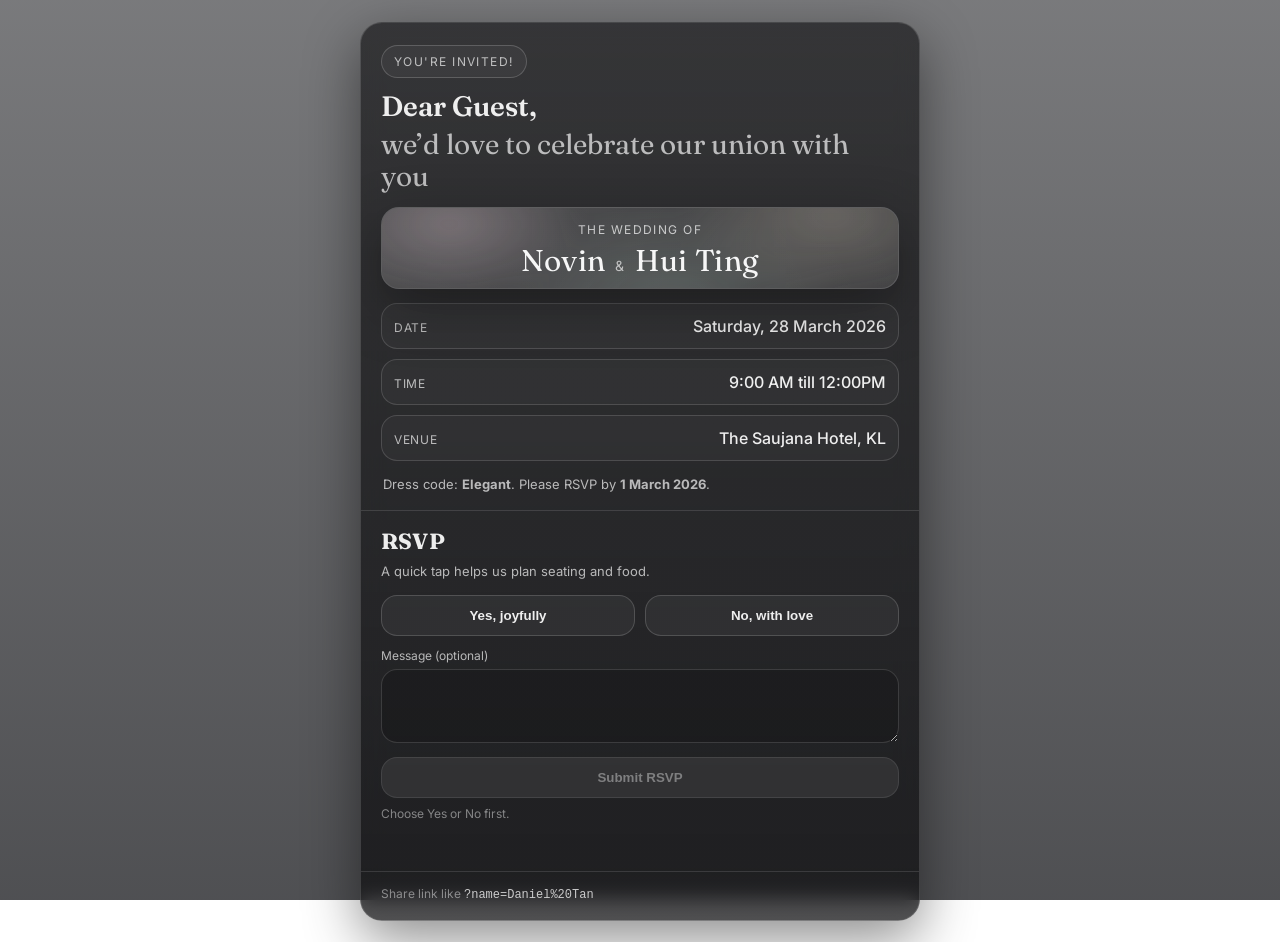
==== index.html @ 50f3e61c "Update index.html" ====
<!doctype html>
<html lang="en">
<head>
  <meta charset="utf-8" />
  <meta name="viewport" content="width=device-width, initial-scale=1" />
  <title>Wedding Invitation</title>
  <meta name="description" content="Wedding invitation and RSVP" />

  <link rel="preconnect" href="https://fonts.googleapis.com">
  <link rel="preconnect" href="https://fonts.gstatic.com" crossorigin>
  <link href="https://fonts.googleapis.com/css2?family=Fraunces:opsz,wght@9..144,400;9..144,600&family=Inter:wght@400;500;600&display=swap" rel="stylesheet">

  <link rel="stylesheet" href="./style.css" />
</head>

<body>
  <main class="wrap">
    <section class="card">

      <header class="hero">
        <div class="pill">You're invited!</div>

        <h1 class="title">
          <span id="guestName">Dear Guest</span>,
          <span class="soft">we’d love to celebrate our union with you</span>
        </h1>

        <!-- Floral banner -->
        <div class="banner">
          <div class="banner-inner">
            <div class="banner-sub">The Wedding of</div>
            <div class="banner-names">
              <span id="coupleA">Novin</span>
              <span class="banner-amp">&</span>
              <span id="coupleB">Hui Ting</span>
            </div>
          </div>
        </div>


        <div class="details">
          <div class="detail">
            <div class="k">Date</div>
            <div class="v">Saturday, 28 March 2026</div>
          </div>
          <div class="detail">
            <div class="k">Time</div>
            <div class="v">9:00 AM till 12:00PM</div>
          </div>
          <div class="detail">
            <div class="k">Venue</div>
            <div class="v">The Saujana Hotel, KL</div>
          </div>
        </div>

        <p class="note">
          Dress code: <b>Elegant</b>. Please RSVP by <b>1 March 2026</b>.
        </p>
      </header>

      <section class="rsvp">
        <h2 class="h2">RSVP</h2>
        <p class="sub">A quick tap helps us plan seating and food.</p>

        <form id="rsvpForm" name="rsvp" method="POST" data-netlify="true" netlify-honeypot="bot-field">
          <input type="hidden" name="form-name" value="rsvp" />
          <input type="hidden" name="guest_name" id="guestNameField" />
          <input type="hidden" name="response" id="responseField" />
          <input type="hidden" name="pax" id="paxField" />

          <p class="hidden">
            <label>Don’t fill this out: <input name="bot-field" /></label>
          </p>

          <div class="choiceRow">
            <button type="button" class="btn" id="yesBtn">Yes, joyfully</button>
            <button type="button" class="btn" id="noBtn">No, with love</button>
          </div>

          <!-- Pax chips -->
          <div class="paxRow" id="paxRow">
            <div class="label">Number of pax</div>
            <div class="paxChips" id="paxChips">
              <button type="button" class="chip" data-pax="1">1</button>
              <button type="button" class="chip" data-pax="2">2</button>
              <button type="button" class="chip" data-pax="3">3</button>
              <button type="button" class="chip" data-pax="4">4</button>
              <button type="button" class="chip" data-pax="5">5</button>
              <button type="button" class="chip" data-pax="6">6</button>
              <button type="button" class="chip" data-pax="7">7</button>
              <button type="button" class="chip" data-pax="8">8</button>
            </div>
          </div>

          <div class="msgRow">
            <label class="label" for="message">Message (optional)</label>
            <textarea name="message" id="message" class="textarea" rows="3"></textarea>
          </div>

          <div class="actions">
            <button type="submit" class="btn primary" id="submitBtn" disabled>Submit RSVP</button>
            <div class="tiny" id="hint">Choose Yes or No first.</div>
          </div>

          <div class="status" id="status"></div>
        </form>
      </section>

      <footer class="footer">
        <div class="tiny">Share link like <code>?name=Daniel%20Tan</code></div>
      </footer>

    </section>
  </main>

  <script src="./script.js"></script>
</body>
</html>
---- style.css ----
:root{
  --bg: #0b0c10;
  --card: rgba(255,255,255,.06);
  --card2: rgba(255,255,255,.08);
  --text: rgba(255,255,255,.92);
  --muted: rgba(255,255,255,.68);
  --faint: rgba(255,255,255,.45);
  --stroke: rgba(255,255,255,.12);
  --radius: 22px;
  --shadow: 0 18px 55px rgba(0,0,0,.45);
}

*{ box-sizing:border-box; }
html,body{ height:100%; }

/* ===== PATCH: background image + readability overlay ===== */
body{
  margin:0;
  color: var(--text);
  font-family: Inter, system-ui, -apple-system, Segoe UI, Roboto, Arial, sans-serif;

  /* Put your image at ./assets/bg.png */
  background-image:
    linear-gradient(180deg, rgba(11,12,16,.55), rgba(11,12,16,.72)),
    url("./assets/bg.png");
  background-size: cover;
  background-position: center;
  background-attachment: fixed;
}

/* Optional: on mobile, avoid scroll jank from fixed backgrounds */
@media (max-width: 768px){
  body{ background-attachment: scroll; }
}

.wrap{
  min-height:100%;
  display:grid;
  place-items:center;
  padding: 22px 14px;
}

/* ===== PATCH: stronger glass + blur for busy photo backgrounds ===== */
.card{
  width: min(560px, 100%);
  background: linear-gradient(180deg, rgba(12,12,14,.62), rgba(12,12,14,.72));
  border: 1px solid rgba(255,255,255,.14);
  border-radius: var(--radius);
  box-shadow: var(--shadow);
  backdrop-filter: blur(10px);
  -webkit-backdrop-filter: blur(10px);
  overflow:hidden;
}

/* ===== PATCH: subtle entrance animation (safe + classy) ===== */
@media (prefers-reduced-motion: no-preference){
  .card{
    animation: cardIn .45s ease-out both;
  }
  @keyframes cardIn{
    from{ transform: translateY(10px); opacity: 0; }
    to{ transform: translateY(0); opacity: 1; }
  }
}

.hero{
  padding: 22px 20px 16px;
}

.pill{
  display:inline-block;
  font-size: 12px;
  letter-spacing:.12em;
  text-transform: uppercase;
  color: var(--muted);
  border: 1px solid rgba(255,255,255,.18);
  border-radius: 999px;
  padding: 8px 12px;
  background: rgba(255,255,255,.04);
}

.title{
  margin: 12px 0 14px;
  font-family: Fraunces, serif;
  font-weight: 600;
  font-size: 28px;
  line-height: 1.15;
}
.soft{ color: var(--muted); font-weight: 400; display:block; margin-top:6px; }

/* ===== PATCH: Soft floral banner ===== */
.banner{
  margin: 14px 0 8px;
  position: relative;
  border-radius: 18px;
  overflow: hidden;
  border: 1px solid rgba(255,255,255,.16);
  background: rgba(255,255,255,.08);
  box-shadow: 0 18px 55px rgba(0,0,0,.35);
}
.banner::before{
  content:"";
  position:absolute;
  inset:-40px;
  background:
    radial-gradient(220px 120px at 18% 35%, rgba(255,223,235,.28), transparent 60%),
    radial-gradient(240px 140px at 82% 30%, rgba(255,238,210,.22), transparent 62%),
    radial-gradient(280px 160px at 55% 85%, rgba(214,255,234,.16), transparent 62%);
  filter: blur(10px);
  opacity: .9;
}
.banner::after{
  content:"";
  position:absolute;
  inset:0;
  background: linear-gradient(90deg, rgba(255,255,255,.08), rgba(255,255,255,.02));
  pointer-events:none;
}
.banner-inner{
  position: relative;
  padding: 14px 14px 12px;
  text-align: center;
}
.banner-sub{
  font-size: 12px;
  letter-spacing: .12em;
  text-transform: uppercase;
  color: rgba(255,255,255,.70);
}
.banner-names{
  margin-top: 8px;
  font-family: Fraunces, serif;
  font-size: 30px;
  line-height: 1.05;
  letter-spacing: .01em;
  color: rgba(255,255,255,.95);
  display:flex;
  justify-content:center;
  align-items: baseline;
  gap: 10px;
}
.banner-amp{
  font-family: Inter, system-ui, sans-serif;
  font-size: 14px;
  color: rgba(255,255,255,.65);
}

.names{
  display:flex;
  align-items:baseline;
  justify-content:center;
  gap: 10px;
  padding: 10px 12px 2px;
}
.big{
  font-family: Fraunces, serif;
  font-size: 34px;
  letter-spacing:.01em;
}
.amp{ color: var(--faint); font-size: 18px; }

.details{
  margin-top: 14px;
  display:grid;
  gap: 10px;
}
.detail{
  display:flex;
  justify-content:space-between;
  align-items:baseline;
  padding: 12px 12px;
  border: 1px solid rgba(255,255,255,.14);
  border-radius: 16px;
  background: rgba(255,255,255,.03);
}
.k{ color: var(--muted); font-size: 12px; letter-spacing:.06em; text-transform: uppercase; }
.v{ font-weight: 500; color: var(--text); text-align:right; }

.note{
  margin: 14px 2px 0;
  color: var(--muted);
  font-size: 13px;
  line-height: 1.45;
}

.rsvp{
  padding: 16px 20px 22px;
  border-top: 1px solid rgba(255,255,255,.12);
}

.h2{
  margin: 0;
  font-family: Fraunces, serif;
  font-size: 22px;
  letter-spacing:.01em;
}
.sub{
  margin: 8px 0 16px;
  color: var(--muted);
  font-size: 13px;
}

.choiceRow{
  display:grid;
  grid-template-columns: 1fr 1fr;
  gap: 10px;
  margin-bottom: 12px;
}

.btn{
  border: 1px solid rgba(255,255,255,.16);
  background: rgba(255,255,255,.05);
  color: var(--text);
  padding: 12px 12px;
  border-radius: 16px;
  font-weight: 600;
  cursor:pointer;
  transition: transform .05s ease, background .2s ease, border-color .2s ease, box-shadow .2s ease;
  touch-action: manipulation;
}
.btn:active{ transform: scale(.99); }
.btn:hover{ background: rgba(255,255,255,.08); }

.btn.selected{
  border-color: rgba(255,255,255,.45);
  background: rgba(255,255,255,.18);
  box-shadow: 0 10px 28px rgba(0,0,0,.35);
}

.paxRow{
  margin: 10px 0 12px;
  display:none;
}
.paxRow.show{ display:block; }

.label{
  display:block;
  font-size: 12px;
  color: var(--muted);
  margin: 0 0 6px;
}

/* ===== PATCH: Pax chips 1–8 ===== */
.paxChips{
  display:grid;
  grid-template-columns: repeat(4, 1fr);
  gap: 10px;
  margin-top: 8px;
}
.chip{
  padding: 12px 0;
  border-radius: 14px;
  border: 1px solid rgba(255,255,255,.18);
  background: rgba(255,255,255,.06);
  color: rgba(255,255,255,.9);
  font-weight: 600;
  font-size: 15px;
  cursor:pointer;
  transition: transform .05s ease, background .2s ease, border-color .2s ease, box-shadow .2s ease;
  touch-action: manipulation;
}
.chip:active{ transform: scale(.99); }
.chip:hover{ background: rgba(255,255,255,.10); }
.chip.selected{
  background: rgba(255,255,255,.22);
  border-color: rgba(255,255,255,.45);
  box-shadow: 0 8px 24px rgba(0,0,0,.35);
}
.chip:disabled{
  opacity:.45;
  cursor:not-allowed;
}

.textarea{
  width:100%;
  border-radius: 16px;
  border: 1px solid rgba(255,255,255,.14);
  background: rgba(0,0,0,.18);
  color: var(--text);
  padding: 12px 12px;
  font-size: 14px;
  outline:none;
}
.textarea{ resize: vertical; }

.actions{
  display:flex;
  flex-direction:column;
  gap: 8px;
  margin-top: 10px;
}

.btn.primary{
  background: rgba(255,255,255,.16);
  border-color: rgba(255,255,255,.22);
}
.btn.primary:disabled{
  opacity:.45;
  cursor:not-allowed;
}

.tiny{
  font-size: 12px;
  color: var(--faint);
}

.status{
  margin-top: 10px;
  font-size: 13px;
  color: var(--muted);
  min-height: 18px;
}

.hidden{ display:none; }

.footer{
  padding: 14px 20px 18px;
  border-top: 1px solid rgba(255,255,255,.12);
  color: var(--faint);
  font-size: 12px;
}
code{ color: rgba(255,255,255,.75); }
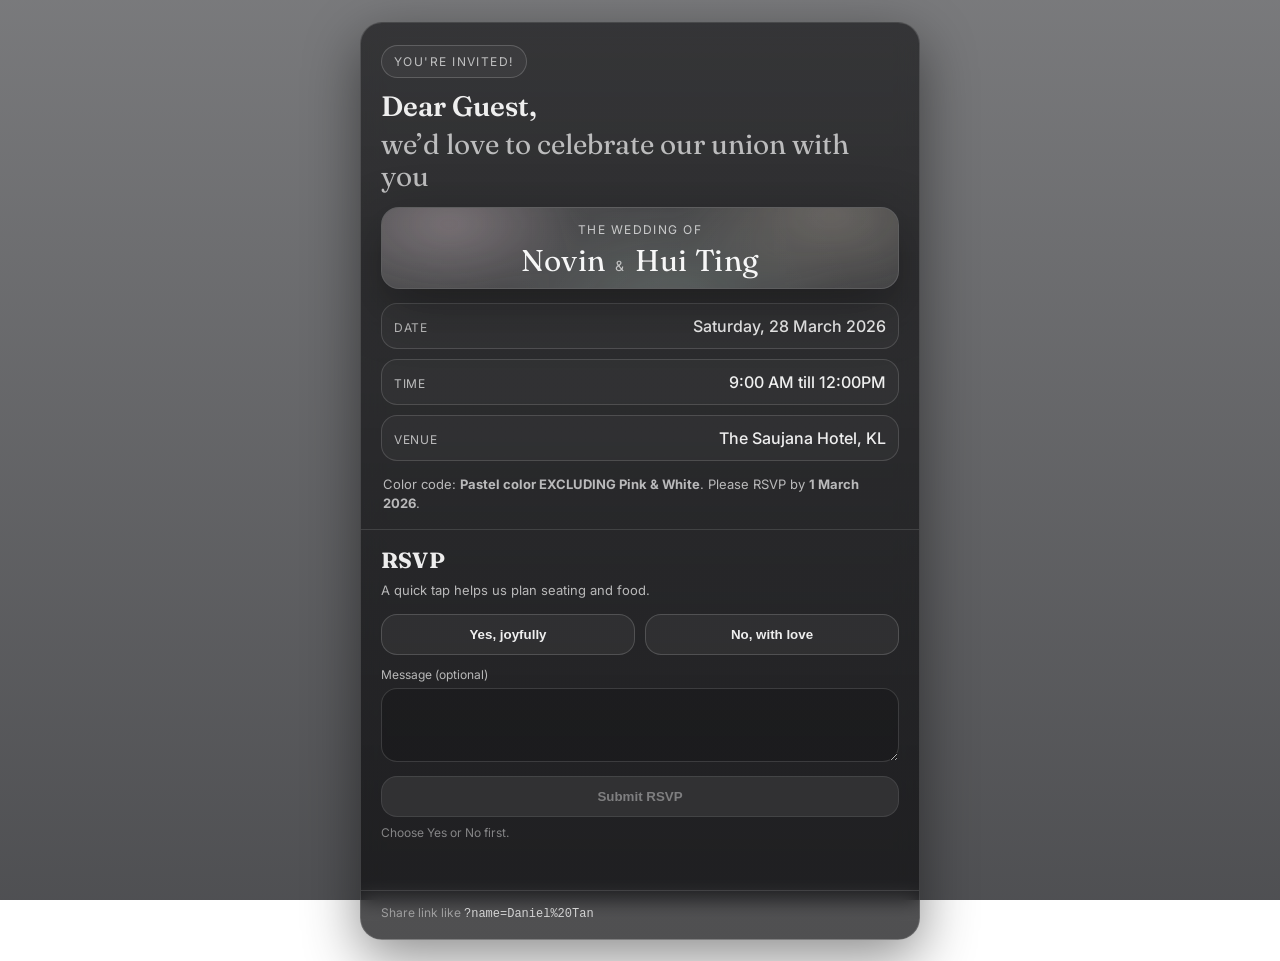
==== commit 328d2a4d: "Update index.html" ====
--- a/index.html
+++ b/index.html
@@ -54,7 +54,7 @@
         </div>
 
         <p class="note">
-          Dress code: <b>Elegant</b>. Please RSVP by <b>1 March 2026</b>.
+          Color code: <b>Pastel color EXCLUDING Pink & White</b>. Please RSVP by <b>1 March 2026</b>.
         </p>
       </header>
 
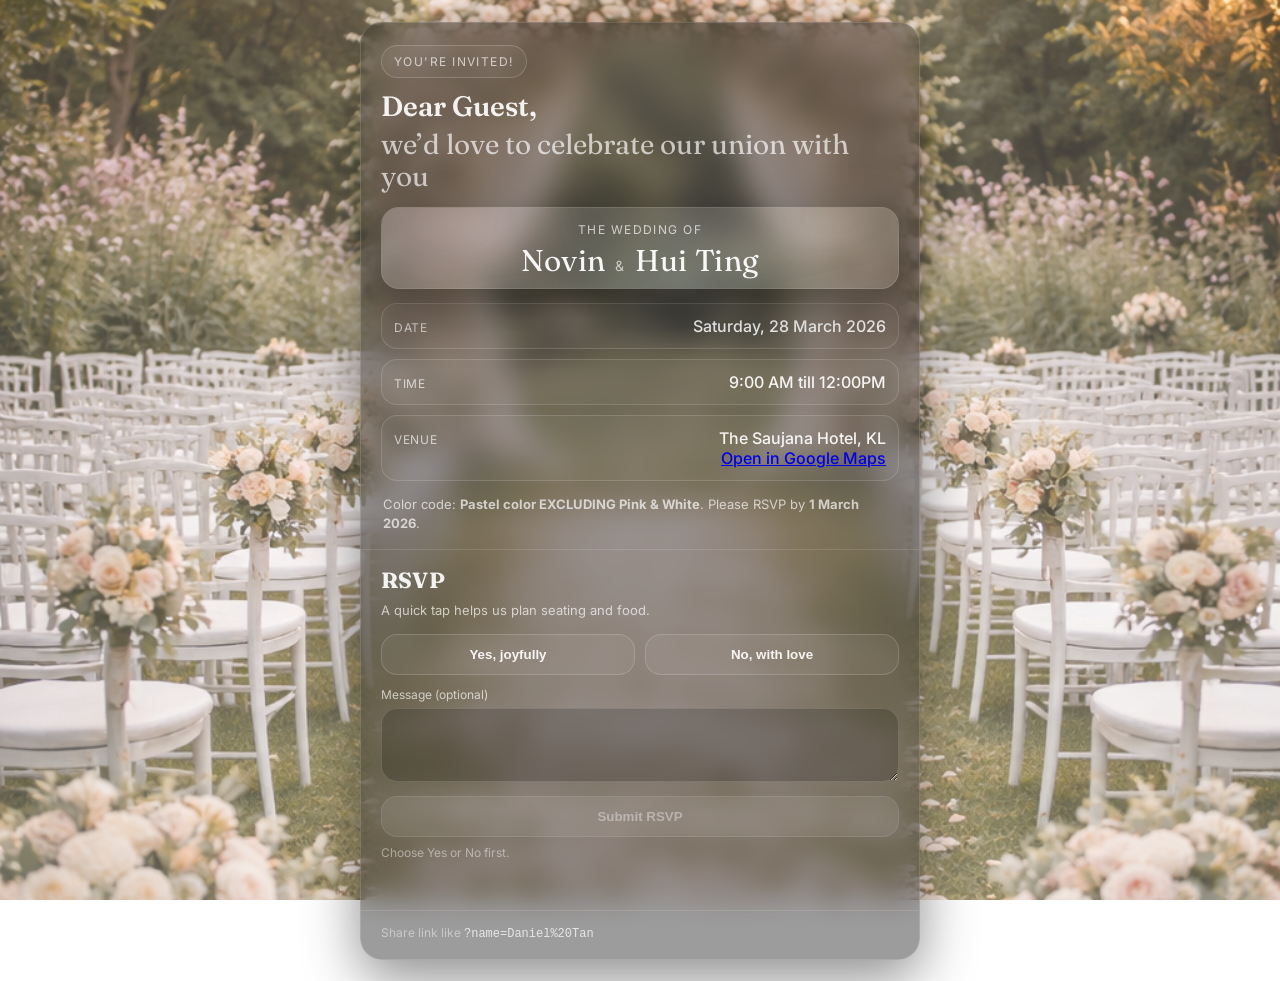
==== commit a4ebd256: "Update index.html" ====
--- a/index.html
+++ b/index.html
@@ -49,7 +49,12 @@
           </div>
           <div class="detail">
             <div class="k">Venue</div>
-            <div class="v">The Saujana Hotel, KL</div>
+              <div class="v">
+                The Saujana Hotel, KL<br>
+                <a class="mapLink" id="mapLink" href="https://maps.google.com/?q=The+Saujana+Hotel+Kuala+Lumpur" target="_blank" rel="noopener">
+                Open in Google Maps
+              </a>
+              </div>
           </div>
         </div>
 
--- a/style.css
+++ b/style.css
@@ -21,7 +21,11 @@
 
   /* Put your image at ./assets/bg.png */
   background-image:
-    linear-gradient(180deg, rgba(11,12,16,.55), rgba(11,12,16,.72)),
+    linear-gradient(
+  180deg,
+  rgba(255,255,255,.18),
+  rgba(255,255,255,.28)
+),
     url("./assets/bg.png");
   background-size: cover;
   background-position: center;
@@ -43,12 +47,12 @@
 /* ===== PATCH: stronger glass + blur for busy photo backgrounds ===== */
 .card{
   width: min(560px, 100%);
-  background: linear-gradient(180deg, rgba(12,12,14,.62), rgba(12,12,14,.72));
+  background: rgba(20,20,22,.42);
   border: 1px solid rgba(255,255,255,.14);
   border-radius: var(--radius);
   box-shadow: var(--shadow);
-  backdrop-filter: blur(10px);
-  -webkit-backdrop-filter: blur(10px);
+  backdrop-filter: blur(14px);
+  -webkit-backdrop-filter: blur(14px);
   overflow:hidden;
 }
 
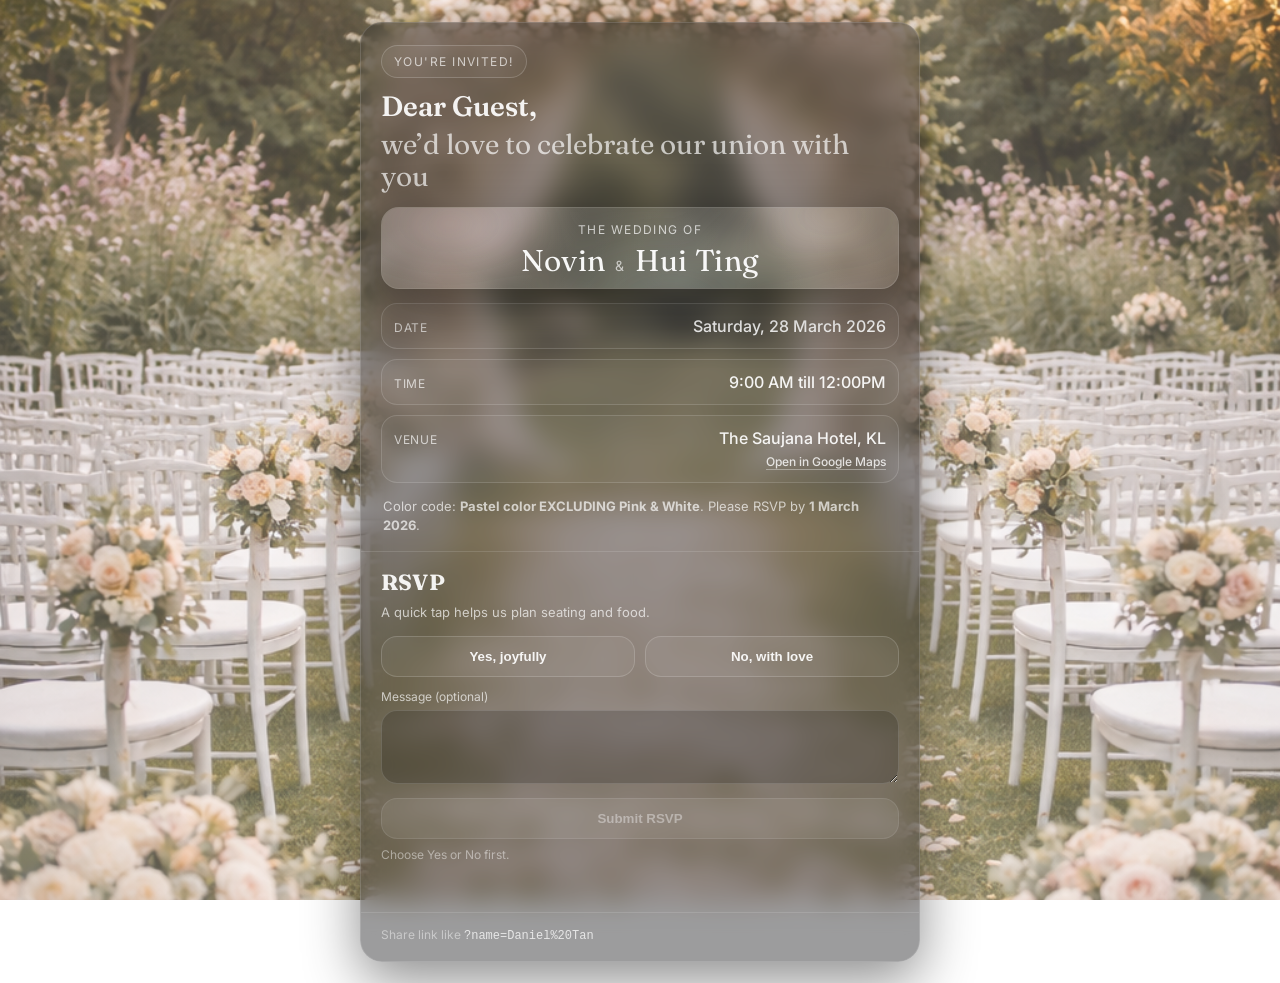
==== commit 3175d41e: "Update index.html" ====
--- a/index.html
+++ b/index.html
@@ -37,7 +37,6 @@
           </div>
         </div>
 
-
         <div class="details">
           <div class="detail">
             <div class="k">Date</div>
@@ -49,17 +48,19 @@
           </div>
           <div class="detail">
             <div class="k">Venue</div>
-              <div class="v">
-                The Saujana Hotel, KL<br>
-                <a class="mapLink" id="mapLink" href="https://maps.google.com/?q=The+Saujana+Hotel+Kuala+Lumpur" target="_blank" rel="noopener">
+            <div class="v">
+              The Saujana Hotel, KL<br>
+              <a class="mapLink" id="mapLink"
+                 href="https://maps.google.com/?q=The+Saujana+Hotel+Kuala+Lumpur"
+                 target="_blank" rel="noopener">
                 Open in Google Maps
               </a>
-              </div>
+            </div>
           </div>
         </div>
 
         <p class="note">
-          Color code: <b>Pastel color EXCLUDING Pink & White</b>. Please RSVP by <b>1 March 2026</b>.
+          Color code: <b>Pastel color EXCLUDING Pink &amp; White</b>. Please RSVP by <b>1 March 2026</b>.
         </p>
       </header>
 
@@ -67,15 +68,11 @@
         <h2 class="h2">RSVP</h2>
         <p class="sub">A quick tap helps us plan seating and food.</p>
 
-        <form id="rsvpForm" name="rsvp" method="POST" data-netlify="true" netlify-honeypot="bot-field">
-          <input type="hidden" name="form-name" value="rsvp" />
+        <!-- PATCH: removed Netlify attributes and hidden netlify fields -->
+        <form id="rsvpForm">
           <input type="hidden" name="guest_name" id="guestNameField" />
           <input type="hidden" name="response" id="responseField" />
           <input type="hidden" name="pax" id="paxField" />
-
-          <p class="hidden">
-            <label>Don’t fill this out: <input name="bot-field" /></label>
-          </p>
 
           <div class="choiceRow">
             <button type="button" class="btn" id="yesBtn">Yes, joyfully</button>
--- a/style.css
+++ b/style.css
@@ -179,6 +179,18 @@
 }
 .k{ color: var(--muted); font-size: 12px; letter-spacing:.06em; text-transform: uppercase; }
 .v{ font-weight: 500; color: var(--text); text-align:right; }
+.mapLink{
+  display:inline-block;
+  margin-top: 6px;
+  font-size: 12px;
+  color: rgba(255,255,255,.80);
+  text-decoration: none;
+  border-bottom: 1px solid rgba(255,255,255,.35);
+}
+.mapLink:hover{
+  color: rgba(255,255,255,.95);
+  border-bottom-color: rgba(255,255,255,.55);
+}
 
 .note{
   margin: 14px 2px 0;
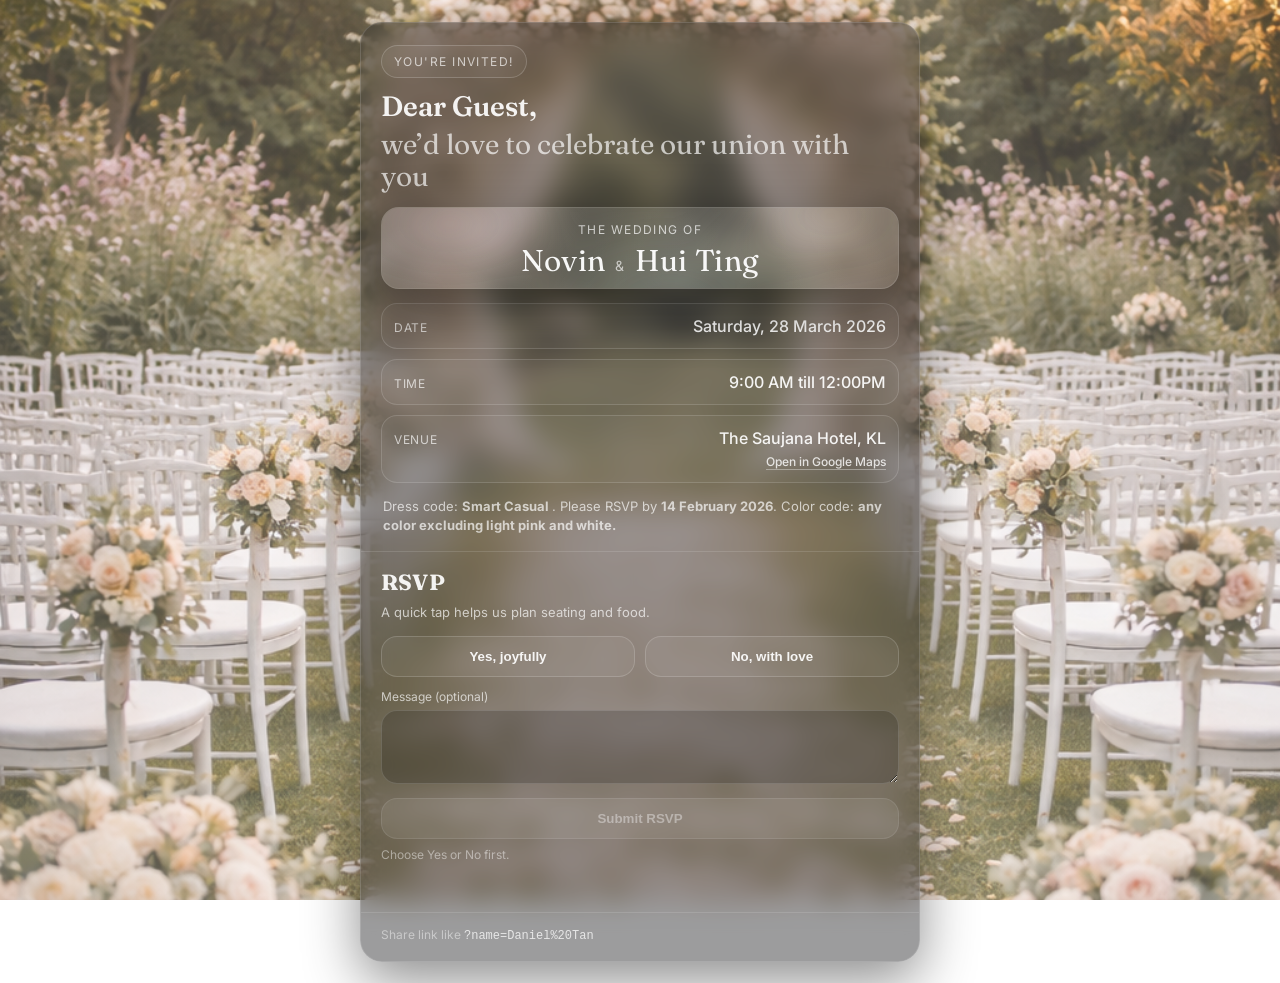
==== commit a46b0fa8: "Update index.html" ====
--- a/index.html
+++ b/index.html
@@ -1,6 +1,20 @@
 <!doctype html>
 <html lang="en">
 <head>
+  <!-- Open Graph / WhatsApp -->
+<meta property="og:type" content="website" />
+<meta property="og:title" content="Novin & Hui Ting — Wedding Invitation" />
+<meta property="og:description" content="You're invited to celebrate our wedding. Tap to RSVP." />
+<meta property="og:image" content="https://logenbeastly.github.io/wedding-invite/assets/preview.jpg" />
+<meta property="og:url" content="https://logenbeastly.github.io/wedding-invite/" />
+<meta property="og:site_name" content="Wedding Invitation" />
+
+<!-- Twitter (WhatsApp also respects this sometimes) -->
+<meta name="twitter:card" content="summary_large_image" />
+<meta name="twitter:title" content="Novin & Hui Ting — Wedding Invitation" />
+<meta name="twitter:description" content="You're invited to celebrate our wedding. Tap to RSVP." />
+<meta name="twitter:image" content="https://logenbeastly.github.io/wedding-invite/assets/preview.jpg" />
+
   <meta charset="utf-8" />
   <meta name="viewport" content="width=device-width, initial-scale=1" />
   <title>Wedding Invitation</title>
@@ -21,7 +35,7 @@
         <div class="pill">You're invited!</div>
 
         <h1 class="title">
-          <span id="guestName">Dear Guest</span>,
+          <span id="guestName">Dear Guest~</span>,
           <span class="soft">we’d love to celebrate our union with you</span>
         </h1>
 
@@ -60,7 +74,8 @@
         </div>
 
         <p class="note">
-          Color code: <b>Pastel color EXCLUDING Pink &amp; White</b>. Please RSVP by <b>1 March 2026</b>.
+          Dress code: <b>Smart Casual </b>. Please RSVP by <b>14 February 2026</b>.
+          Color code: <b>any color excluding light pink and white.</b>
         </p>
       </header>
 
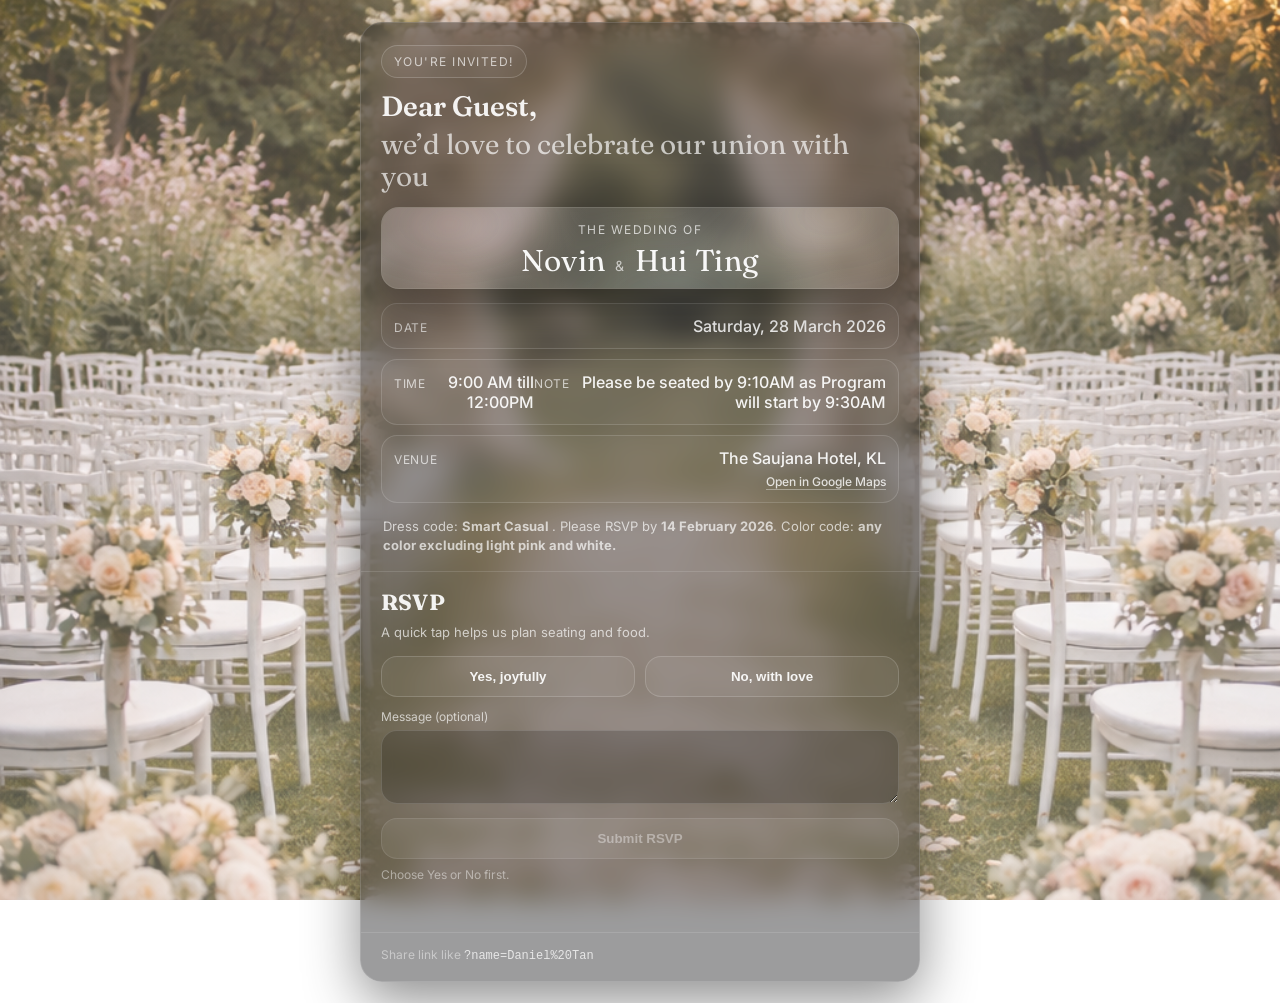
==== commit 5680dd53: "Update index.html" ====
--- a/index.html
+++ b/index.html
@@ -59,6 +59,8 @@
           <div class="detail">
             <div class="k">Time</div>
             <div class="v">9:00 AM till 12:00PM</div>
+            <div class="k">Note</div>
+            <div class="v">Please be seated by 9:10AM as Program will start by 9:30AM</div>
           </div>
           <div class="detail">
             <div class="k">Venue</div>
